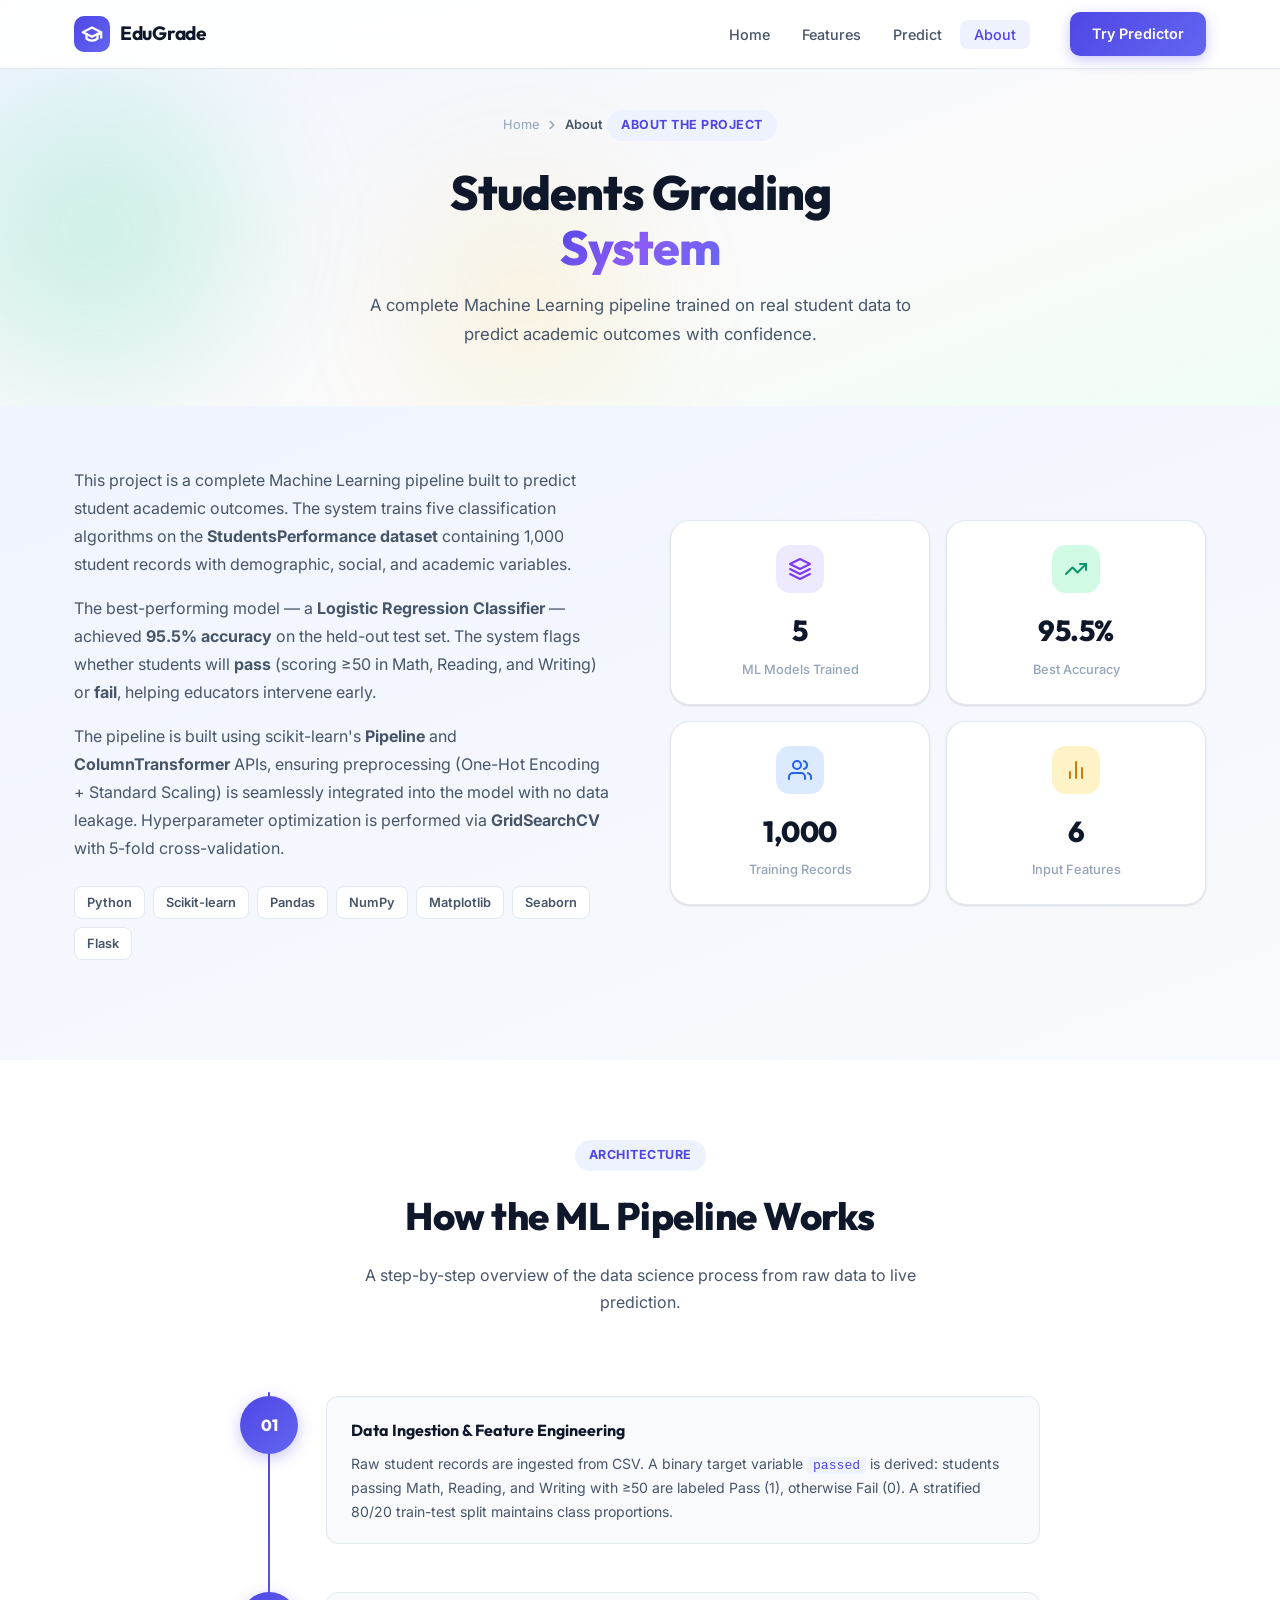
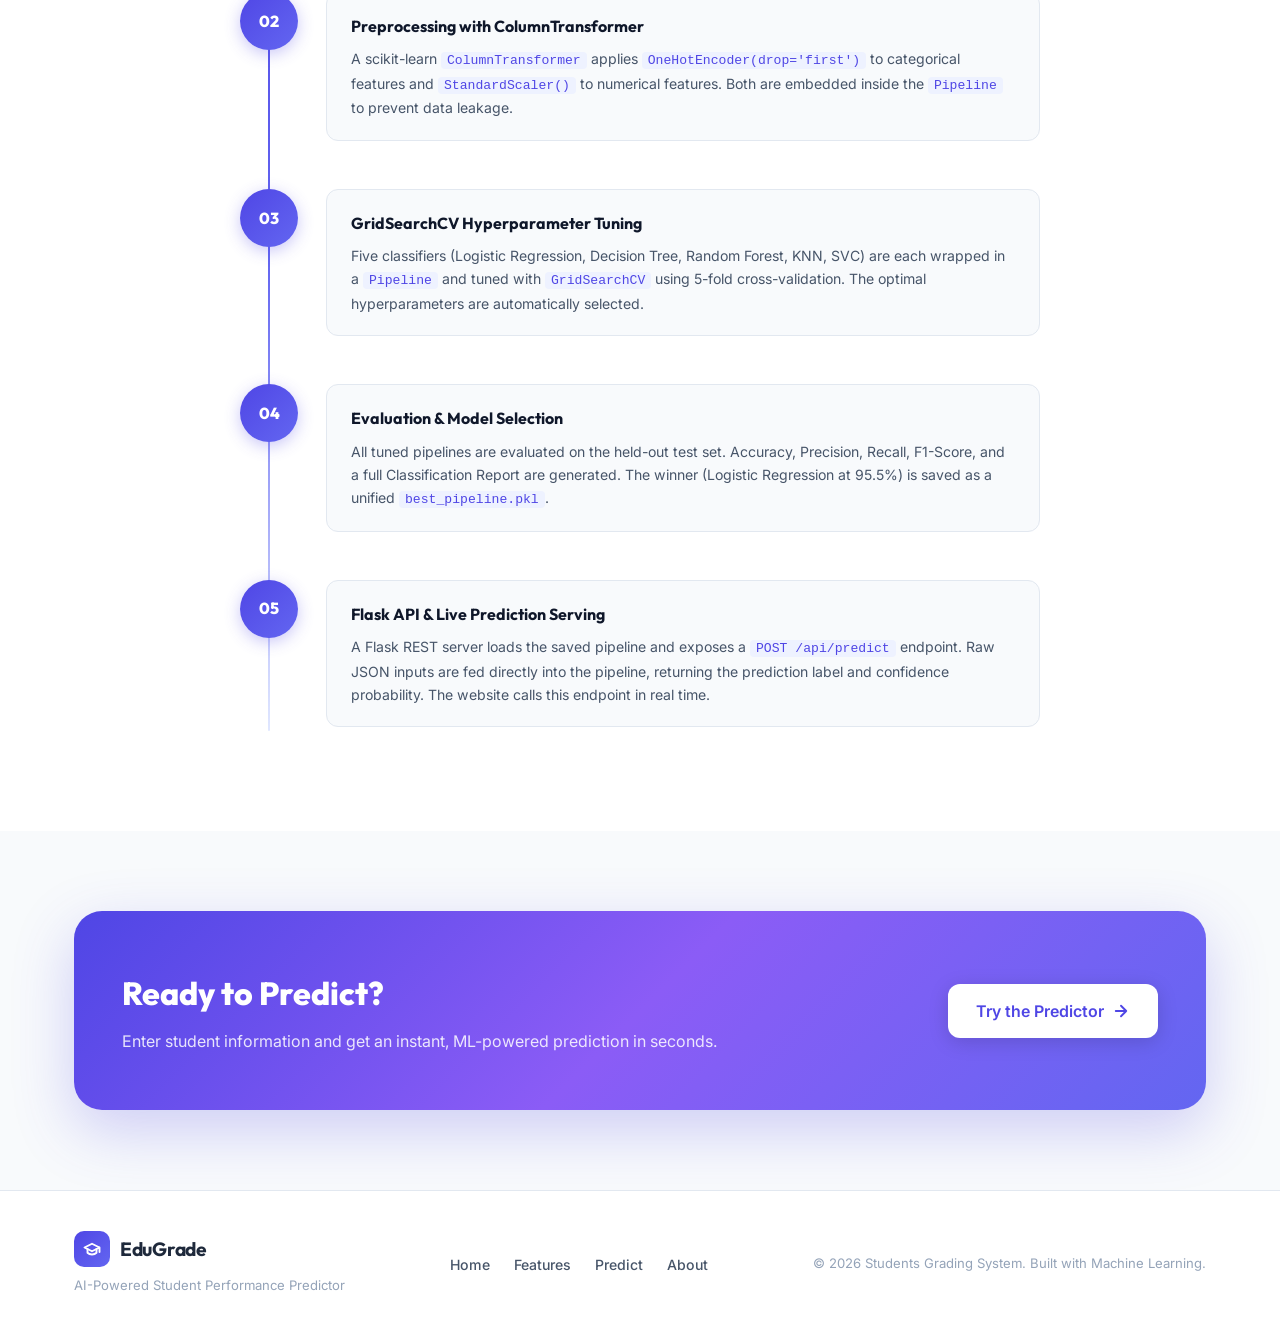
==== website/about.html @ ef018769 "Initial commit: End-to-end ML Student Performance Predictor with multi-page website" ====
<!DOCTYPE html>
<html lang="en">
<head>
  <meta charset="UTF-8" />
  <meta name="viewport" content="width=device-width, initial-scale=1.0"/>
  <title>About – EduGrade</title>
  <meta name="description" content="Learn about the EduGrade ML pipeline, 5 trained models, the StudentPerformance dataset, and the best model accuracy."/>
  <link rel="preconnect" href="https://fonts.googleapis.com"/>
  <link href="https://fonts.googleapis.com/css2?family=Inter:wght@300;400;500;600;700;800&family=Outfit:wght@400;600;700;800&display=swap" rel="stylesheet"/>
  <link rel="stylesheet" href="style.css"/>
</head>
<body>

  <!-- ===== NAVBAR ===== -->
  <nav class="navbar" id="navbar">
    <div class="nav-container">
      <a href="index.html" class="nav-logo">
        <div class="logo-icon">
          <svg width="22" height="22" viewBox="0 0 24 24" fill="none" stroke="white" stroke-width="2.5" stroke-linecap="round" stroke-linejoin="round"><path d="M22 10v6M2 10l10-5 10 5-10 5z"/><path d="M6 12v5c3 3 9 3 12 0v-5"/></svg>
        </div>
        <span>EduGrade</span>
      </a>
      <ul class="nav-links" id="navLinks">
        <li><a href="index.html" class="nav-link">Home</a></li>
        <li><a href="features.html" class="nav-link">Features</a></li>
        <li><a href="predict.html" class="nav-link">Predict</a></li>
        <li><a href="about.html" class="nav-link active">About</a></li>
      </ul>
      <a href="predict.html" class="btn-primary nav-cta">Try Predictor</a>
      <button class="hamburger" id="hamburger" aria-label="Toggle menu">
        <span></span><span></span><span></span>
      </button>
    </div>
  </nav>

  <!-- ===== PAGE HEADER ===== -->
  <div class="page-hero">
    <div class="page-hero-bg">
      <div class="shape shape-2"></div>
      <div class="shape shape-3"></div>
    </div>
    <div class="container">
      <div class="page-breadcrumb">
        <a href="index.html">Home</a>
        <svg width="14" height="14" viewBox="0 0 24 24" fill="none" stroke="currentColor" stroke-width="2.5" stroke-linecap="round" stroke-linejoin="round"><polyline points="9 18 15 12 9 6"/></svg>
        <span>About</span>
      </div>
      <div class="section-tag">About the Project</div>
      <h1 class="page-hero-title">Students Grading<br/><span class="gradient-text">System</span></h1>
      <p class="page-hero-desc">A complete Machine Learning pipeline trained on real student data to predict academic outcomes with confidence.</p>
    </div>
  </div>

  <!-- ===== ABOUT MAIN ===== -->
  <section class="about-section" style="padding-top: 60px;">
    <div class="container">
      <div class="about-grid">
        <div class="about-text">
          <p class="about-desc">
            This project is a complete Machine Learning pipeline built to predict student academic outcomes.
            The system trains five classification algorithms on the <strong>StudentsPerformance dataset</strong> containing
            1,000 student records with demographic, social, and academic variables.
          </p>
          <p class="about-desc">
            The best-performing model — a <strong>Logistic Regression Classifier</strong> — achieved <strong>95.5% accuracy</strong> on the held-out test set.
            The system flags whether students will <strong>pass</strong> (scoring ≥50 in Math, Reading, and Writing) or <strong>fail</strong>,
            helping educators intervene early.
          </p>
          <p class="about-desc">
            The pipeline is built using scikit-learn's <strong>Pipeline</strong> and <strong>ColumnTransformer</strong> APIs, ensuring
            preprocessing (One-Hot Encoding + Standard Scaling) is seamlessly integrated into the model with no data leakage.
            Hyperparameter optimization is performed via <strong>GridSearchCV</strong> with 5-fold cross-validation.
          </p>
          <div class="about-tech">
            <span class="tech-tag">Python</span>
            <span class="tech-tag">Scikit-learn</span>
            <span class="tech-tag">Pandas</span>
            <span class="tech-tag">NumPy</span>
            <span class="tech-tag">Matplotlib</span>
            <span class="tech-tag">Seaborn</span>
            <span class="tech-tag">Flask</span>
          </div>
        </div>
        <div class="about-stats-grid">
          <div class="about-stat-card">
            <div class="about-stat-icon" style="color:#7c3aed; background:#ede9fe;">
              <svg width="24" height="24" viewBox="0 0 24 24" fill="none" stroke="currentColor" stroke-width="2" stroke-linecap="round" stroke-linejoin="round"><path d="M12 2L2 7l10 5 10-5-10-5z"/><path d="M2 17l10 5 10-5"/><path d="M2 12l10 5 10-5"/></svg>
            </div>
            <div class="about-stat-num">5</div>
            <div class="about-stat-lbl">ML Models Trained</div>
          </div>
          <div class="about-stat-card">
            <div class="about-stat-icon" style="color:#059669; background:#d1fae5;">
              <svg width="24" height="24" viewBox="0 0 24 24" fill="none" stroke="currentColor" stroke-width="2" stroke-linecap="round" stroke-linejoin="round"><polyline points="22 7 13.5 15.5 8.5 10.5 2 17"/><polyline points="16 7 22 7 22 13"/></svg>
            </div>
            <div class="about-stat-num">95.5%</div>
            <div class="about-stat-lbl">Best Accuracy</div>
          </div>
          <div class="about-stat-card">
            <div class="about-stat-icon" style="color:#2563eb; background:#dbeafe;">
              <svg width="24" height="24" viewBox="0 0 24 24" fill="none" stroke="currentColor" stroke-width="2" stroke-linecap="round" stroke-linejoin="round"><path d="M17 21v-2a4 4 0 0 0-4-4H5a4 4 0 0 0-4 4v2"/><circle cx="9" cy="7" r="4"/><path d="M23 21v-2a4 4 0 0 0-3-3.87"/><path d="M16 3.13a4 4 0 0 1 0 7.75"/></svg>
            </div>
            <div class="about-stat-num">1,000</div>
            <div class="about-stat-lbl">Training Records</div>
          </div>
          <div class="about-stat-card">
            <div class="about-stat-icon" style="color:#d97706; background:#fef3c7;">
              <svg width="24" height="24" viewBox="0 0 24 24" fill="none" stroke="currentColor" stroke-width="2" stroke-linecap="round" stroke-linejoin="round"><line x1="18" y1="20" x2="18" y2="10"/><line x1="12" y1="20" x2="12" y2="4"/><line x1="6" y1="20" x2="6" y2="14"/></svg>
            </div>
            <div class="about-stat-num">6</div>
            <div class="about-stat-lbl">Input Features</div>
          </div>
        </div>
      </div>
    </div>
  </section>

  <!-- ===== ML PIPELINE STEPS ===== -->
  <section class="pipeline-section">
    <div class="container">
      <div class="section-header">
        <div class="section-tag">Architecture</div>
        <h2 class="section-title">How the ML Pipeline Works</h2>
        <p class="section-desc">A step-by-step overview of the data science process from raw data to live prediction.</p>
      </div>
      <div class="pipeline-steps">
        <div class="pipeline-step">
          <div class="step-number">01</div>
          <div class="step-body">
            <h3 class="step-title">Data Ingestion & Feature Engineering</h3>
            <p class="step-desc">Raw student records are ingested from CSV. A binary target variable <code>passed</code> is derived: students passing Math, Reading, and Writing with ≥50 are labeled Pass (1), otherwise Fail (0). A stratified 80/20 train-test split maintains class proportions.</p>
          </div>
        </div>
        <div class="pipeline-step">
          <div class="step-number">02</div>
          <div class="step-body">
            <h3 class="step-title">Preprocessing with ColumnTransformer</h3>
            <p class="step-desc">A scikit-learn <code>ColumnTransformer</code> applies <code>OneHotEncoder(drop='first')</code> to categorical features and <code>StandardScaler()</code> to numerical features. Both are embedded inside the <code>Pipeline</code> to prevent data leakage.</p>
          </div>
        </div>
        <div class="pipeline-step">
          <div class="step-number">03</div>
          <div class="step-body">
            <h3 class="step-title">GridSearchCV Hyperparameter Tuning</h3>
            <p class="step-desc">Five classifiers (Logistic Regression, Decision Tree, Random Forest, KNN, SVC) are each wrapped in a <code>Pipeline</code> and tuned with <code>GridSearchCV</code> using 5-fold cross-validation. The optimal hyperparameters are automatically selected.</p>
          </div>
        </div>
        <div class="pipeline-step">
          <div class="step-number">04</div>
          <div class="step-body">
            <h3 class="step-title">Evaluation & Model Selection</h3>
            <p class="step-desc">All tuned pipelines are evaluated on the held-out test set. Accuracy, Precision, Recall, F1-Score, and a full Classification Report are generated. The winner (Logistic Regression at 95.5%) is saved as a unified <code>best_pipeline.pkl</code>.</p>
          </div>
        </div>
        <div class="pipeline-step">
          <div class="step-number">05</div>
          <div class="step-body">
            <h3 class="step-title">Flask API & Live Prediction Serving</h3>
            <p class="step-desc">A Flask REST server loads the saved pipeline and exposes a <code>POST /api/predict</code> endpoint. Raw JSON inputs are fed directly into the pipeline, returning the prediction label and confidence probability. The website calls this endpoint in real time.</p>
          </div>
        </div>
      </div>
    </div>
  </section>

  <!-- ===== CTA ===== -->
  <section class="cta-section">
    <div class="container">
      <div class="cta-card">
        <div class="cta-text">
          <h2 class="cta-title">Ready to Predict?</h2>
          <p class="cta-desc">Enter student information and get an instant, ML-powered prediction in seconds.</p>
        </div>
        <a href="predict.html" class="btn-primary btn-lg">
          Try the Predictor
          <svg width="18" height="18" viewBox="0 0 24 24" fill="none" stroke="currentColor" stroke-width="2.5" stroke-linecap="round" stroke-linejoin="round"><path d="M5 12h14M12 5l7 7-7 7"/></svg>
        </a>
      </div>
    </div>
  </section>

  <!-- ===== FOOTER ===== -->
  <footer class="footer">
    <div class="container footer-content">
      <div class="footer-brand">
        <div class="nav-logo" style="margin-bottom: 8px;">
          <div class="logo-icon">
            <svg width="18" height="18" viewBox="0 0 24 24" fill="none" stroke="white" stroke-width="2.5" stroke-linecap="round" stroke-linejoin="round"><path d="M22 10v6M2 10l10-5 10 5-10 5z"/><path d="M6 12v5c3 3 9 3 12 0v-5"/></svg>
          </div>
          <span style="color:#1e293b; font-weight: 700;">EduGrade</span>
        </div>
        <p class="footer-tagline">AI-Powered Student Performance Predictor</p>
      </div>
      <div class="footer-links">
        <a href="index.html">Home</a>
        <a href="features.html">Features</a>
        <a href="predict.html">Predict</a>
        <a href="about.html">About</a>
      </div>
      <div class="footer-copy">
        &copy; 2026 Students Grading System. Built with Machine Learning.
      </div>
    </div>
  </footer>

  <script src="app.js"></script>
</body>
</html>
---- website/style.css ----
/* ========== RESET & BASE ========== */
*, *::before, *::after { box-sizing: border-box; margin: 0; padding: 0; }

:root {
  --primary: #4f46e5;
  --primary-light: #6366f1;
  --primary-dark: #3730a3;
  --primary-bg: #eef2ff;
  --accent: #059669;
  --accent-bg: #d1fae5;
  --danger: #dc2626;
  --danger-bg: #fee2e2;
  --warning: #d97706;
  --surface: #ffffff;
  --surface-2: #f8fafc;
  --border: #e2e8f0;
  --border-hover: #c7d2fe;
  --text-primary: #0f172a;
  --text-secondary: #475569;
  --text-muted: #94a3b8;
  --shadow-sm: 0 1px 3px rgba(0,0,0,0.07), 0 1px 2px rgba(0,0,0,0.05);
  --shadow-md: 0 4px 16px rgba(0,0,0,0.08), 0 2px 6px rgba(0,0,0,0.05);
  --shadow-lg: 0 12px 40px rgba(0,0,0,0.1), 0 4px 12px rgba(0,0,0,0.05);
  --shadow-xl: 0 24px 60px rgba(79,70,229,0.12), 0 8px 20px rgba(0,0,0,0.06);
  --radius-sm: 8px;
  --radius-md: 12px;
  --radius-lg: 20px;
  --radius-xl: 28px;
  --transition: all 0.25s ease;
}

html { scroll-behavior: smooth; font-size: 16px; }

body {
  font-family: 'Inter', sans-serif;
  background: #f8fafc;
  color: var(--text-primary);
  line-height: 1.65;
  overflow-x: hidden;
}

.container {
  max-width: 1180px;
  margin: 0 auto;
  padding: 0 24px;
}

/* ========== NAVBAR ========== */
.navbar {
  position: fixed;
  top: 0;
  left: 0;
  right: 0;
  z-index: 1000;
  background: rgba(255,255,255,0.92);
  backdrop-filter: blur(16px);
  border-bottom: 1px solid var(--border);
  transition: box-shadow 0.25s;
}
.navbar.scrolled { box-shadow: var(--shadow-md); }
.nav-container {
  max-width: 1180px;
  margin: 0 auto;
  padding: 0 24px;
  height: 68px;
  display: flex;
  align-items: center;
  gap: 32px;
}
.nav-logo {
  display: flex;
  align-items: center;
  gap: 10px;
  text-decoration: none;
  font-family: 'Outfit', sans-serif;
  font-size: 1.2rem;
  font-weight: 700;
  color: var(--text-primary);
  letter-spacing: -0.3px;
}
.logo-icon {
  width: 36px;
  height: 36px;
  border-radius: 10px;
  background: linear-gradient(135deg, var(--primary), var(--primary-light));
  display: flex;
  align-items: center;
  justify-content: center;
  flex-shrink: 0;
}
.nav-links {
  display: flex;
  list-style: none;
  gap: 4px;
  margin-left: auto;
}
.nav-link {
  text-decoration: none;
  font-size: 0.9rem;
  font-weight: 500;
  color: var(--text-secondary);
  padding: 6px 14px;
  border-radius: 8px;
  transition: var(--transition);
}
.nav-link:hover, .nav-link.active { color: var(--primary); background: var(--primary-bg); }
.nav-cta {
  margin-left: 8px;
  flex-shrink: 0;
}
.hamburger {
  display: none;
  flex-direction: column;
  gap: 5px;
  background: none;
  border: none;
  cursor: pointer;
  padding: 4px;
  margin-left: auto;
}
.hamburger span {
  display: block;
  width: 24px;
  height: 2px;
  background: var(--text-primary);
  border-radius: 2px;
  transition: var(--transition);
}

/* ========== BUTTONS ========== */
.btn-primary {
  display: inline-flex;
  align-items: center;
  gap: 8px;
  background: linear-gradient(135deg, var(--primary), var(--primary-light));
  color: white;
  text-decoration: none;
  font-size: 0.9rem;
  font-weight: 600;
  padding: 10px 22px;
  border-radius: 10px;
  border: none;
  cursor: pointer;
  transition: var(--transition);
  box-shadow: 0 4px 14px rgba(79,70,229,0.3);
}
.btn-primary:hover {
  transform: translateY(-1px);
  box-shadow: 0 6px 20px rgba(79,70,229,0.4);
  background: linear-gradient(135deg, var(--primary-dark), var(--primary));
}
.btn-primary:active { transform: translateY(0); }
.btn-lg { padding: 14px 28px; font-size: 1rem; border-radius: 12px; }
.btn-outline {
  display: inline-flex;
  align-items: center;
  gap: 8px;
  background: white;
  color: var(--primary);
  text-decoration: none;
  font-size: 1rem;
  font-weight: 600;
  padding: 14px 28px;
  border-radius: 12px;
  border: 1.5px solid var(--border-hover);
  cursor: pointer;
  transition: var(--transition);
}
.btn-outline:hover { background: var(--primary-bg); border-color: var(--primary); }

/* ========== HERO ========== */
.hero {
  min-height: 100vh;
  padding-top: 110px;
  padding-bottom: 80px;
  position: relative;
  background: linear-gradient(160deg, #f0f4ff 0%, #fafafa 50%, #f0fdf4 100%);
  overflow: hidden;
}
.hero-bg-shapes { position: absolute; inset: 0; pointer-events: none; overflow: hidden; }
.shape {
  position: absolute;
  border-radius: 50%;
  opacity: 0.25;
  filter: blur(60px);
}
.shape-1 {
  width: 500px; height: 500px;
  background: radial-gradient(circle, #818cf8, transparent);
  top: -150px; right: -100px;
}
.shape-2 {
  width: 350px; height: 350px;
  background: radial-gradient(circle, #34d399, transparent);
  bottom: 0; left: -80px;
}
.shape-3 {
  width: 280px; height: 280px;
  background: radial-gradient(circle, #fbbf24, transparent);
  top: 40%; left: 30%;
  opacity: 0.15;
}

.hero-content {
  display: grid;
  grid-template-columns: 1fr 1fr;
  gap: 60px;
  align-items: center;
  position: relative;
  z-index: 1;
}
.hero-badge {
  display: inline-flex;
  align-items: center;
  gap: 8px;
  background: white;
  border: 1px solid var(--border-hover);
  color: var(--primary);
  font-size: 0.82rem;
  font-weight: 600;
  padding: 6px 14px;
  border-radius: 100px;
  margin-bottom: 20px;
  box-shadow: var(--shadow-sm);
}
.badge-dot {
  width: 8px; height: 8px;
  border-radius: 50%;
  background: var(--primary);
  animation: pulse-dot 2s infinite;
}
@keyframes pulse-dot {
  0%, 100% { opacity: 1; transform: scale(1); }
  50% { opacity: 0.5; transform: scale(0.7); }
}
.hero-title {
  font-family: 'Outfit', sans-serif;
  font-size: clamp(2.2rem, 4vw, 3.2rem);
  font-weight: 800;
  line-height: 1.15;
  color: var(--text-primary);
  letter-spacing: -1px;
  margin-bottom: 18px;
}
.gradient-text {
  background: linear-gradient(135deg, var(--primary), #8b5cf6, var(--primary-light));
  -webkit-background-clip: text;
  -webkit-text-fill-color: transparent;
  background-clip: text;
}
.hero-desc {
  font-size: 1.05rem;
  color: var(--text-secondary);
  margin-bottom: 30px;
  max-width: 500px;
  line-height: 1.75;
}
.hero-actions { display: flex; gap: 14px; flex-wrap: wrap; margin-bottom: 40px; }
.hero-stats {
  display: flex;
  align-items: center;
  gap: 20px;
  flex-wrap: wrap;
}
.stat-item { display: flex; flex-direction: column; }
.stat-number {
  font-family: 'Outfit', sans-serif;
  font-size: 1.6rem;
  font-weight: 800;
  color: var(--text-primary);
  letter-spacing: -0.5px;
  line-height: 1;
}
.stat-label { font-size: 0.78rem; color: var(--text-muted); font-weight: 500; margin-top: 2px; }
.stat-divider { width: 1px; height: 40px; background: var(--border); }

.hero-visual { position: relative; height: 480px; }
.hero-card {
  background: white;
  border-radius: var(--radius-xl);
  box-shadow: var(--shadow-xl);
  border: 1px solid var(--border);
  overflow: hidden;
}
.main-card {
  position: absolute;
  top: 50%;
  left: 50%;
  transform: translate(-30%, -50%);
  width: 300px;
  animation: float 6s ease-in-out infinite;
}
@keyframes float {
  0%, 100% { transform: translate(-30%, -50%) translateY(0); }
  50% { transform: translate(-30%, -50%) translateY(-12px); }
}
.card-header {
  display: flex;
  align-items: center;
  gap: 10px;
  padding: 14px 16px;
  border-bottom: 1px solid var(--border);
  background: var(--surface-2);
}
.card-dots { display: flex; gap: 6px; }
.card-dots span {
  width: 10px; height: 10px; border-radius: 50%;
}
.card-dots span:nth-child(1) { background: #f87171; }
.card-dots span:nth-child(2) { background: #fbbf24; }
.card-dots span:nth-child(3) { background: #34d399; }
.card-title-sm { font-size: 0.8rem; font-weight: 600; color: var(--text-secondary); }
.result-display {
  display: flex;
  flex-direction: column;
  align-items: center;
  padding: 28px 20px;
  gap: 8px;
}
.result-display.pass .result-icon { color: var(--accent); }
.result-display.fail .result-icon { color: var(--danger); }
.result-label {
  font-family: 'Outfit', sans-serif;
  font-size: 2rem;
  font-weight: 800;
  letter-spacing: 2px;
}
.result-display.pass .result-label { color: var(--accent); }
.result-display.fail .result-label { color: var(--danger); }
.result-confidence { font-size: 0.82rem; color: var(--text-muted); font-weight: 500; }
.card-features { padding: 0 16px 16px; display: flex; flex-direction: column; gap: 8px; }
.cf-row {
  display: flex;
  justify-content: space-between;
  align-items: center;
  font-size: 0.83rem;
  padding: 7px 10px;
  background: var(--surface-2);
  border-radius: 8px;
}
.cf-label { color: var(--text-secondary); font-weight: 500; }
.cf-value { color: var(--text-primary); font-weight: 600; }
.cf-green { color: var(--accent) !important; }
.floating-card {
  position: absolute;
  background: white;
  border: 1px solid var(--border);
  border-radius: var(--radius-md);
  padding: 12px 16px;
  display: flex;
  align-items: center;
  gap: 12px;
  box-shadow: var(--shadow-md);
  animation: float2 5s ease-in-out infinite;
}
@keyframes float2 {
  0%, 100% { transform: translateY(0); }
  50% { transform: translateY(-8px); }
}
.card-models { top: 40px; left: 0; animation-delay: -1.5s; }
.card-accuracy { bottom: 60px; right: 0; animation-delay: -3s; }
.fm-icon {
  width: 36px; height: 36px;
  border-radius: 10px;
  background: var(--primary-bg);
  display: flex; align-items: center; justify-content: center;
  flex-shrink: 0;
}
.accuracy-icon { background: var(--accent-bg) !important; }
.fm-title { font-size: 0.88rem; font-weight: 700; color: var(--text-primary); }
.fm-sub { font-size: 0.73rem; color: var(--text-muted); margin-top: 2px; }

.hero-scroll {
  position: absolute;
  bottom: 24px;
  left: 50%;
  transform: translateX(-50%);
  z-index: 1;
}
.hero-scroll a {
  display: flex;
  flex-direction: column;
  align-items: center;
  gap: 4px;
  color: var(--text-muted);
  text-decoration: none;
  font-size: 0.78rem;
  font-weight: 500;
  animation: bounce-down 2s infinite;
}
@keyframes bounce-down {
  0%, 100% { transform: translateY(0); }
  50% { transform: translateY(6px); }
}

/* ========== SECTION COMMON ========== */
.section-header { text-align: center; margin-bottom: 56px; }
.section-tag {
  display: inline-block;
  background: var(--primary-bg);
  color: var(--primary);
  font-size: 0.78rem;
  font-weight: 700;
  padding: 5px 14px;
  border-radius: 100px;
  letter-spacing: 0.5px;
  text-transform: uppercase;
  margin-bottom: 14px;
}
.section-title {
  font-family: 'Outfit', sans-serif;
  font-size: clamp(1.8rem, 3vw, 2.5rem);
  font-weight: 800;
  color: var(--text-primary);
  letter-spacing: -0.5px;
  margin-bottom: 14px;
  max-width: 600px;
  margin-left: auto;
  margin-right: auto;
}
.section-desc {
  font-size: 1rem;
  color: var(--text-secondary);
  max-width: 560px;
  margin: 0 auto;
  line-height: 1.7;
}

/* ========== FEATURES SECTION ========== */
.features-section {
  padding: 100px 0;
  background: white;
}
.features-grid {
  display: grid;
  grid-template-columns: repeat(3, 1fr);
  gap: 24px;
}
.feature-card {
  background: var(--surface-2);
  border: 1px solid var(--border);
  border-radius: var(--radius-lg);
  padding: 28px;
  transition: var(--transition);
  position: relative;
  overflow: hidden;
}
.feature-card:hover {
  transform: translateY(-4px);
  border-color: var(--border-hover);
  box-shadow: var(--shadow-lg);
  background: white;
}
.feature-icon {
  width: 52px; height: 52px;
  border-radius: 14px;
  display: flex; align-items: center; justify-content: center;
  margin-bottom: 18px;
}
.feature-title {
  font-family: 'Outfit', sans-serif;
  font-size: 1.1rem;
  font-weight: 700;
  color: var(--text-primary);
  margin-bottom: 10px;
}
.feature-desc {
  font-size: 0.9rem;
  color: var(--text-secondary);
  line-height: 1.65;
  margin-bottom: 16px;
}
.feature-options { display: flex; flex-wrap: wrap; gap: 6px; }
.option-tag {
  background: white;
  border: 1px solid var(--border);
  color: var(--text-secondary);
  font-size: 0.75rem;
  font-weight: 600;
  padding: 4px 10px;
  border-radius: 6px;
}
.option-range { color: var(--primary); border-color: var(--border-hover); background: var(--primary-bg); }
.option-pass { color: var(--accent); border-color: #a7f3d0; background: var(--accent-bg); }
.feature-highlight {
  border-color: var(--border-hover);
  background: linear-gradient(135deg, #f0f4ff, white);
}
.highlight-badge {
  position: absolute;
  top: 16px; right: 16px;
  background: var(--primary);
  color: white;
  font-size: 0.7rem;
  font-weight: 700;
  padding: 3px 10px;
  border-radius: 100px;
}

/* ========== ACCURACY SECTION ========== */
.accuracy-section {
  padding: 100px 0;
  background: var(--surface-2);
}
.accuracy-grid {
  display: flex;
  flex-direction: column;
  gap: 14px;
  max-width: 700px;
  margin: 0 auto;
}
.accuracy-card {
  background: white;
  border: 1px solid var(--border);
  border-radius: var(--radius-md);
  padding: 20px 24px;
  display: grid;
  grid-template-columns: 36px 1fr auto auto;
  align-items: center;
  gap: 16px;
  transition: var(--transition);
}
.accuracy-card:hover { box-shadow: var(--shadow-md); transform: translateX(4px); }
.best-model {
  border-color: var(--primary);
  background: linear-gradient(135deg, #f0f4ff, white);
  box-shadow: 0 4px 20px rgba(79,70,229,0.12);
}
.acc-rank {
  font-family: 'Outfit', sans-serif;
  font-size: 0.85rem;
  font-weight: 800;
  color: var(--text-muted);
}
.best-model .acc-rank { color: var(--primary); }
.acc-model-name { font-weight: 600; font-size: 0.95rem; color: var(--text-primary); }
.acc-bar-wrap {
  flex: 1;
  height: 8px;
  background: var(--border);
  border-radius: 100px;
  overflow: hidden;
  grid-column: 2;
}
.acc-bar {
  height: 100%;
  border-radius: 100px;
  background: linear-gradient(90deg, var(--primary), var(--primary-light));
  width: 0;
  transition: width 1s ease;
}
.best-model .acc-bar { background: linear-gradient(90deg, #4f46e5, #818cf8); }
.acc-score {
  font-family: 'Outfit', sans-serif;
  font-weight: 800;
  font-size: 1rem;
  color: var(--primary);
  white-space: nowrap;
}
.acc-badge {
  background: var(--primary);
  color: white;
  font-size: 0.72rem;
  font-weight: 700;
  padding: 3px 10px;
  border-radius: 100px;
  white-space: nowrap;
}

/* ========== PREDICTOR SECTION ========== */
.predictor-section {
  padding: 100px 0;
  background: white;
}
.predictor-layout {
  display: grid;
  grid-template-columns: 1fr 1fr;
  gap: 40px;
  align-items: start;
}
.predictor-form-wrap {
  background: var(--surface-2);
  border: 1px solid var(--border);
  border-radius: var(--radius-xl);
  padding: 36px;
}
.predictor-form { display: flex; flex-direction: column; gap: 22px; }
.form-group { display: flex; flex-direction: column; gap: 8px; }
.form-label {
  display: flex;
  align-items: center;
  gap: 7px;
  font-size: 0.88rem;
  font-weight: 600;
  color: var(--text-primary);
}
.label-badge {
  background: var(--primary);
  color: white;
  font-size: 0.68rem;
  font-weight: 700;
  padding: 2px 8px;
  border-radius: 100px;
  margin-left: 4px;
}
.toggle-group { display: flex; gap: 8px; flex-wrap: wrap; }
.toggle-option { flex: 1; min-width: 100px; }
.toggle-option input[type="radio"] { display: none; }
.toggle-btn {
  display: block;
  text-align: center;
  padding: 10px 16px;
  border: 1.5px solid var(--border);
  border-radius: var(--radius-sm);
  font-size: 0.88rem;
  font-weight: 600;
  color: var(--text-secondary);
  background: white;
  cursor: pointer;
  transition: var(--transition);
  user-select: none;
}
.toggle-btn:hover { border-color: var(--border-hover); color: var(--primary); background: var(--primary-bg); }
.toggle-option input:checked + .toggle-btn {
  border-color: var(--primary);
  background: var(--primary);
  color: white;
  box-shadow: 0 4px 12px rgba(79,70,229,0.25);
}
.select-wrap { position: relative; }
.form-select {
  width: 100%;
  appearance: none;
  background: white;
  border: 1.5px solid var(--border);
  border-radius: var(--radius-sm);
  padding: 11px 40px 11px 14px;
  font-size: 0.9rem;
  font-weight: 500;
  color: var(--text-primary);
  font-family: inherit;
  cursor: pointer;
  transition: var(--transition);
  outline: none;
}
.form-select:hover { border-color: var(--border-hover); }
.form-select:focus { border-color: var(--primary); box-shadow: 0 0 0 3px rgba(79,70,229,0.1); }
.select-arrow {
  position: absolute;
  right: 12px;
  top: 50%;
  transform: translateY(-50%);
  color: var(--text-muted);
  pointer-events: none;
}
.form-input {
  width: 100%;
  border: 1.5px solid var(--border);
  border-radius: var(--radius-sm);
  padding: 11px 14px;
  font-size: 0.9rem;
  font-weight: 500;
  color: var(--text-primary);
  font-family: inherit;
  background: white;
  outline: none;
  transition: var(--transition);
}
.form-input:hover { border-color: var(--border-hover); }
.form-input:focus { border-color: var(--primary); box-shadow: 0 0 0 3px rgba(79,70,229,0.1); }
.form-input::placeholder { color: var(--text-muted); font-weight: 400; }
.score-input-wrap {
  display: flex;
  gap: 10px;
  align-items: center;
}
.score-input { flex: 1; }
.score-indicator {
  background: var(--surface-2);
  border: 1px solid var(--border);
  border-radius: var(--radius-sm);
  padding: 8px 14px;
  font-size: 0.8rem;
  font-weight: 700;
  color: var(--text-muted);
  white-space: nowrap;
  min-width: 80px;
  text-align: center;
}
.score-slider-wrap { display: flex; flex-direction: column; gap: 4px; }
.score-slider {
  width: 100%;
  height: 6px;
  appearance: none;
  background: var(--border);
  border-radius: 100px;
  outline: none;
  cursor: pointer;
}
.score-slider::-webkit-slider-thumb {
  appearance: none;
  width: 18px; height: 18px;
  border-radius: 50%;
  background: var(--primary);
  cursor: pointer;
  box-shadow: 0 2px 8px rgba(79,70,229,0.4);
  transition: var(--transition);
}
.score-slider::-webkit-slider-thumb:hover { transform: scale(1.2); }
.slider-marks {
  display: flex;
  justify-content: space-between;
  font-size: 0.72rem;
  color: var(--text-muted);
  font-weight: 500;
}
.mark-pass { color: var(--accent); font-weight: 700; }
.field-error {
  font-size: 0.78rem;
  color: var(--danger);
  font-weight: 500;
  display: none;
}
.field-error.visible { display: block; }
.form-group.error .form-select,
.form-group.error .form-input { border-color: var(--danger); }
.btn-predict {
  display: flex;
  align-items: center;
  justify-content: center;
  gap: 10px;
  width: 100%;
  padding: 15px;
  background: linear-gradient(135deg, var(--primary), var(--primary-light));
  color: white;
  border: none;
  border-radius: var(--radius-md);
  font-size: 1rem;
  font-weight: 700;
  font-family: inherit;
  cursor: pointer;
  transition: var(--transition);
  box-shadow: 0 4px 16px rgba(79,70,229,0.3);
  margin-top: 6px;
}
.btn-predict:hover {
  transform: translateY(-2px);
  box-shadow: 0 8px 24px rgba(79,70,229,0.4);
}
.btn-predict:active { transform: translateY(0); }

/* ===== RESULT PANEL ===== */
.result-panel {
  background: var(--surface-2);
  border: 1px solid var(--border);
  border-radius: var(--radius-xl);
  padding: 36px;
  position: sticky;
  top: 90px;
  min-height: 500px;
  display: flex;
  align-items: center;
  justify-content: center;
}
.result-placeholder { text-align: center; padding: 20px; }
.placeholder-icon { margin-bottom: 20px; }
.placeholder-text { font-size: 0.9rem; color: var(--text-muted); line-height: 1.6; }
.result-content { width: 100%; }
.result-header { margin-bottom: 28px; }
.result-model-tag {
  background: var(--primary-bg);
  color: var(--primary);
  font-size: 0.78rem;
  font-weight: 700;
  padding: 5px 12px;
  border-radius: 100px;
}
.result-verdict {
  display: flex;
  flex-direction: column;
  align-items: center;
  gap: 12px;
  padding: 32px 20px;
  border-radius: var(--radius-lg);
  margin-bottom: 24px;
}
.result-verdict.pass { background: linear-gradient(135deg, #ecfdf5, #d1fae5); border: 1px solid #a7f3d0; }
.result-verdict.fail { background: linear-gradient(135deg, #fff5f5, #fee2e2); border: 1px solid #fca5a5; }
.verdict-icon svg { display: block; }
.verdict-label {
  font-family: 'Outfit', sans-serif;
  font-size: 2.4rem;
  font-weight: 800;
  letter-spacing: 3px;
}
.result-verdict.pass .verdict-label { color: var(--accent); }
.result-verdict.fail .verdict-label { color: var(--danger); }
.confidence-section { margin-bottom: 24px; }
.conf-label { font-size: 0.82rem; font-weight: 600; color: var(--text-secondary); margin-bottom: 8px; }
.conf-bar-wrap { height: 10px; background: var(--border); border-radius: 100px; overflow: hidden; margin-bottom: 6px; }
.conf-bar {
  height: 100%;
  border-radius: 100px;
  width: 0;
  transition: width 1.2s cubic-bezier(.17,.67,.41,1.01);
}
.conf-bar.pass { background: linear-gradient(90deg, #059669, #34d399); }
.conf-bar.fail { background: linear-gradient(90deg, #dc2626, #f87171); }
.conf-value { font-size: 0.85rem; font-weight: 700; color: var(--text-primary); text-align: right; }
.result-breakdown {
  background: white;
  border: 1px solid var(--border);
  border-radius: var(--radius-md);
  padding: 16px;
  margin-bottom: 16px;
  display: flex;
  flex-direction: column;
  gap: 10px;
}
.breakdown-row {
  display: flex;
  justify-content: space-between;
  align-items: center;
  font-size: 0.85rem;
}
.breakdown-key { color: var(--text-secondary); font-weight: 500; }
.breakdown-val { color: var(--text-primary); font-weight: 700; }
.result-tip {
  background: var(--primary-bg);
  border-left: 3px solid var(--primary);
  padding: 12px 16px;
  border-radius: 0 var(--radius-sm) var(--radius-sm) 0;
  font-size: 0.83rem;
  color: var(--primary-dark);
  line-height: 1.55;
  margin-bottom: 20px;
}
.btn-reset {
  display: flex;
  align-items: center;
  gap: 8px;
  width: 100%;
  justify-content: center;
  padding: 12px;
  background: white;
  color: var(--text-secondary);
  border: 1.5px solid var(--border);
  border-radius: var(--radius-md);
  font-size: 0.9rem;
  font-weight: 600;
  font-family: inherit;
  cursor: pointer;
  transition: var(--transition);
}
.btn-reset:hover { border-color: var(--primary); color: var(--primary); background: var(--primary-bg); }
.hidden { display: none !important; }

/* ========== ABOUT SECTION ========== */
.about-section {
  padding: 100px 0;
  background: linear-gradient(160deg, #f0f4ff, #f8fafc);
}
.about-grid {
  display: grid;
  grid-template-columns: 1fr 1fr;
  gap: 60px;
  align-items: center;
}
.about-desc {
  font-size: 1rem;
  color: var(--text-secondary);
  line-height: 1.75;
  margin-bottom: 16px;
}
.about-tech { display: flex; flex-wrap: wrap; gap: 8px; margin-top: 24px; }
.tech-tag {
  background: white;
  border: 1px solid var(--border);
  color: var(--text-secondary);
  font-size: 0.8rem;
  font-weight: 600;
  padding: 5px 12px;
  border-radius: 8px;
  transition: var(--transition);
}
.tech-tag:hover { border-color: var(--primary); color: var(--primary); background: var(--primary-bg); }
.about-stats-grid {
  display: grid;
  grid-template-columns: 1fr 1fr;
  gap: 16px;
}
.about-stat-card {
  background: white;
  border: 1px solid var(--border);
  border-radius: var(--radius-lg);
  padding: 24px;
  text-align: center;
  transition: var(--transition);
  box-shadow: var(--shadow-sm);
}
.about-stat-card:hover { transform: translateY(-4px); box-shadow: var(--shadow-md); }
.about-stat-icon {
  width: 48px; height: 48px;
  border-radius: 14px;
  display: flex; align-items: center; justify-content: center;
  margin: 0 auto 14px;
}
.about-stat-num {
  font-family: 'Outfit', sans-serif;
  font-size: 1.8rem;
  font-weight: 800;
  color: var(--text-primary);
  letter-spacing: -0.5px;
  margin-bottom: 4px;
}
.about-stat-lbl { font-size: 0.8rem; color: var(--text-muted); font-weight: 500; }

/* ========== FOOTER ========== */
.footer {
  background: white;
  border-top: 1px solid var(--border);
  padding: 40px 0;
}
.footer-content {
  display: flex;
  align-items: center;
  justify-content: space-between;
  flex-wrap: wrap;
  gap: 20px;
}
.footer-tagline { font-size: 0.82rem; color: var(--text-muted); }
.footer-links { display: flex; gap: 24px; }
.footer-links a {
  text-decoration: none;
  font-size: 0.88rem;
  font-weight: 500;
  color: var(--text-secondary);
  transition: var(--transition);
}
.footer-links a:hover { color: var(--primary); }
.footer-copy { font-size: 0.82rem; color: var(--text-muted); }

/* ========== PAGE HERO (multi-page header) ========== */
.page-hero {
  padding-top: 110px;
  padding-bottom: 56px;
  position: relative;
  background: linear-gradient(160deg, #f0f4ff 0%, #fafafa 60%, #f0fdf4 100%);
  overflow: hidden;
  text-align: center;
}
.page-hero-bg { position: absolute; inset: 0; pointer-events: none; }
.page-hero .container { position: relative; z-index: 1; }
.page-breadcrumb {
  display: inline-flex;
  align-items: center;
  gap: 6px;
  font-size: 0.8rem;
  color: var(--text-muted);
  margin-bottom: 16px;
}
.page-breadcrumb a {
  text-decoration: none;
  color: var(--text-muted);
  transition: var(--transition);
}
.page-breadcrumb a:hover { color: var(--primary); }
.page-breadcrumb span { color: var(--text-secondary); font-weight: 600; }
.page-hero-title {
  font-family: 'Outfit', sans-serif;
  font-size: clamp(2rem, 4vw, 3rem);
  font-weight: 800;
  line-height: 1.15;
  color: var(--text-primary);
  letter-spacing: -1px;
  margin-bottom: 16px;
  margin-top: 10px;
}
.page-hero-desc {
  font-size: 1.05rem;
  color: var(--text-secondary);
  max-width: 560px;
  margin: 0 auto;
  line-height: 1.75;
}

/* ========== QUICK PREVIEW CARDS (home page) ========== */
.quick-preview-section {
  padding: 72px 0 80px;
  background: white;
}
.quick-preview-grid {
  display: grid;
  grid-template-columns: repeat(3, 1fr);
  gap: 20px;
}
.quick-card {
  display: flex;
  align-items: center;
  gap: 18px;
  background: var(--surface-2);
  border: 1.5px solid var(--border);
  border-radius: var(--radius-lg);
  padding: 24px 20px;
  text-decoration: none;
  transition: var(--transition);
  position: relative;
  overflow: hidden;
}
.quick-card:hover {
  transform: translateY(-4px);
  border-color: var(--border-hover);
  box-shadow: var(--shadow-lg);
  background: white;
}
.quick-card-primary {
  background: linear-gradient(135deg, var(--primary), var(--primary-light));
  border-color: transparent;
  color: white;
}
.quick-card-primary:hover {
  background: linear-gradient(135deg, var(--primary-dark), var(--primary));
  border-color: transparent;
}
.qc-icon {
  width: 48px; height: 48px;
  border-radius: 14px;
  display: flex; align-items: center; justify-content: center;
  flex-shrink: 0;
}
.qc-text { flex: 1; }
.qc-title {
  font-family: 'Outfit', sans-serif;
  font-size: 1rem;
  font-weight: 700;
  color: var(--text-primary);
  margin-bottom: 4px;
}
.quick-card-primary .qc-title { color: white; }
.qc-desc {
  font-size: 0.82rem;
  color: var(--text-secondary);
  line-height: 1.5;
}
.quick-card-primary .qc-desc { color: rgba(255,255,255,0.8); }
.qc-arrow { color: var(--text-muted); flex-shrink: 0; transition: var(--transition); }
.quick-card:hover .qc-arrow { transform: translateX(4px); color: var(--primary); }
.quick-card-primary .qc-arrow { color: rgba(255,255,255,0.7); }
.quick-card-primary:hover .qc-arrow { color: white; }

/* ========== PIPELINE STEPS (about page) ========== */
.pipeline-section {
  padding: 80px 0;
  background: white;
}
.pipeline-steps {
  display: flex;
  flex-direction: column;
  gap: 0;
  max-width: 800px;
  margin: 0 auto;
  position: relative;
}
.pipeline-steps::before {
  content: '';
  position: absolute;
  left: 28px;
  top: 20px;
  bottom: 20px;
  width: 2px;
  background: linear-gradient(to bottom, var(--primary), var(--primary-light), #e0e7ff);
  border-radius: 2px;
}
.pipeline-step {
  display: flex;
  gap: 28px;
  padding: 24px 0;
  position: relative;
}
.step-number {
  width: 58px;
  height: 58px;
  border-radius: 50%;
  background: linear-gradient(135deg, var(--primary), var(--primary-light));
  color: white;
  font-family: 'Outfit', sans-serif;
  font-size: 1rem;
  font-weight: 800;
  display: flex;
  align-items: center;
  justify-content: center;
  flex-shrink: 0;
  box-shadow: 0 4px 16px rgba(79,70,229,0.3);
  position: relative;
  z-index: 1;
}
.step-body {
  background: var(--surface-2);
  border: 1px solid var(--border);
  border-radius: var(--radius-md);
  padding: 20px 24px;
  flex: 1;
  transition: var(--transition);
}
.step-body:hover { border-color: var(--border-hover); box-shadow: var(--shadow-md); background: white; }
.step-title {
  font-family: 'Outfit', sans-serif;
  font-size: 1rem;
  font-weight: 700;
  color: var(--text-primary);
  margin-bottom: 8px;
}
.step-desc {
  font-size: 0.88rem;
  color: var(--text-secondary);
  line-height: 1.65;
}
.step-desc code {
  background: var(--primary-bg);
  color: var(--primary);
  font-family: monospace;
  padding: 1px 6px;
  border-radius: 4px;
  font-size: 0.82rem;
}

/* ========== CTA SECTION (about page) ========== */
.cta-section {
  padding: 80px 0;
  background: var(--surface-2);
}
.cta-card {
  background: linear-gradient(135deg, var(--primary), #8b5cf6, var(--primary-light));
  border-radius: var(--radius-xl);
  padding: 56px 48px;
  display: flex;
  align-items: center;
  justify-content: space-between;
  gap: 32px;
  box-shadow: 0 20px 60px rgba(79,70,229,0.25);
}
.cta-title {
  font-family: 'Outfit', sans-serif;
  font-size: 2rem;
  font-weight: 800;
  color: white;
  margin-bottom: 8px;
}
.cta-desc { color: rgba(255,255,255,0.85); font-size: 1rem; }
.cta-card .btn-primary {
  background: white;
  color: var(--primary);
  box-shadow: 0 4px 20px rgba(0,0,0,0.15);
  white-space: nowrap;
  flex-shrink: 0;
}
.cta-card .btn-primary:hover { background: var(--primary-bg); }

/* ========== ANIMATIONS ========== */
.feature-card, .accuracy-card, .about-stat-card {
  opacity: 0;
  transform: translateY(24px);
  transition: opacity 0.5s ease, transform 0.5s ease, box-shadow 0.25s, border-color 0.25s;
}
.feature-card.visible, .accuracy-card.visible, .about-stat-card.visible {
  opacity: 1;
  transform: translateY(0);
}
/* Make cards visible instantly on dedicated pages where IntersectionObserver may not fire */
body.page-features .feature-card,
body.page-features .accuracy-card,
body.page-about .about-stat-card {
  opacity: 0;
  transform: translateY(24px);
}

/* ========== RESPONSIVE ========== */
@media (max-width: 1024px) {
  .hero-content { grid-template-columns: 1fr; text-align: center; }
  .hero-text { order: 1; }
  .hero-visual { display: none; }
  .hero-desc { max-width: 600px; margin-left: auto; margin-right: auto; }
  .hero-actions { justify-content: center; }
  .hero-stats { justify-content: center; }
  .features-grid { grid-template-columns: repeat(2, 1fr); }
  .predictor-layout { grid-template-columns: 1fr; }
  .result-panel { position: static; min-height: auto; }
  .about-grid { grid-template-columns: 1fr; }
  .quick-preview-grid { grid-template-columns: 1fr; }
  .cta-card { flex-direction: column; text-align: center; }
}
@media (max-width: 768px) {
  .nav-links, .nav-cta { display: none; }
  .hamburger { display: flex; }
  .nav-links.open {
    display: flex;
    flex-direction: column;
    position: fixed;
    top: 68px; left: 0; right: 0;
    background: white;
    border-bottom: 1px solid var(--border);
    padding: 16px;
    gap: 4px;
    box-shadow: var(--shadow-lg);
  }
  .nav-links.open .nav-link { padding: 10px 14px; }
  .features-grid { grid-template-columns: 1fr; }
  .accuracy-card { grid-template-columns: 32px 1fr auto; }
  .acc-bar-wrap { display: none; }
  .acc-badge { display: none; }
  .about-stats-grid { grid-template-columns: 1fr 1fr; }
  .footer-content { flex-direction: column; text-align: center; }
  .predictor-form-wrap, .result-panel { padding: 24px; }
  .pipeline-steps::before { display: none; }
  .pipeline-step { flex-direction: column; gap: 12px; }
  .cta-card { padding: 36px 24px; }
}
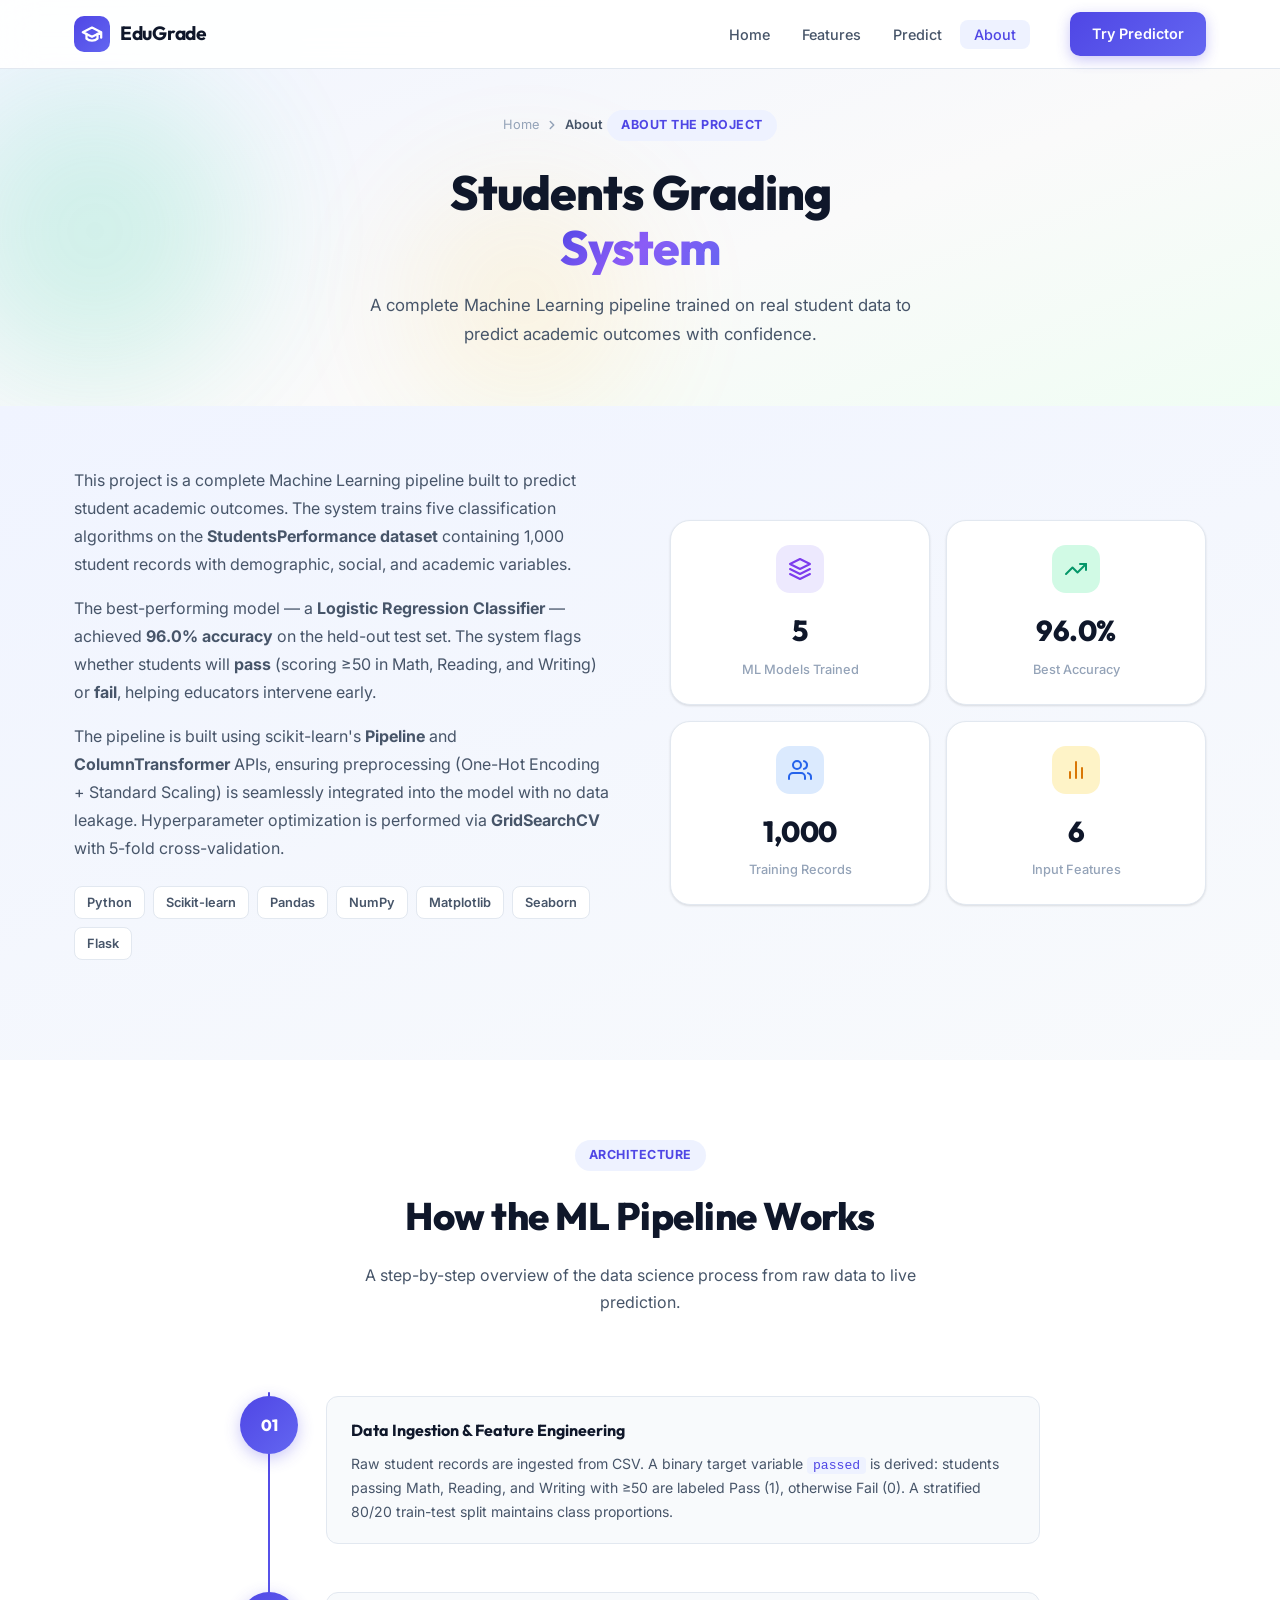
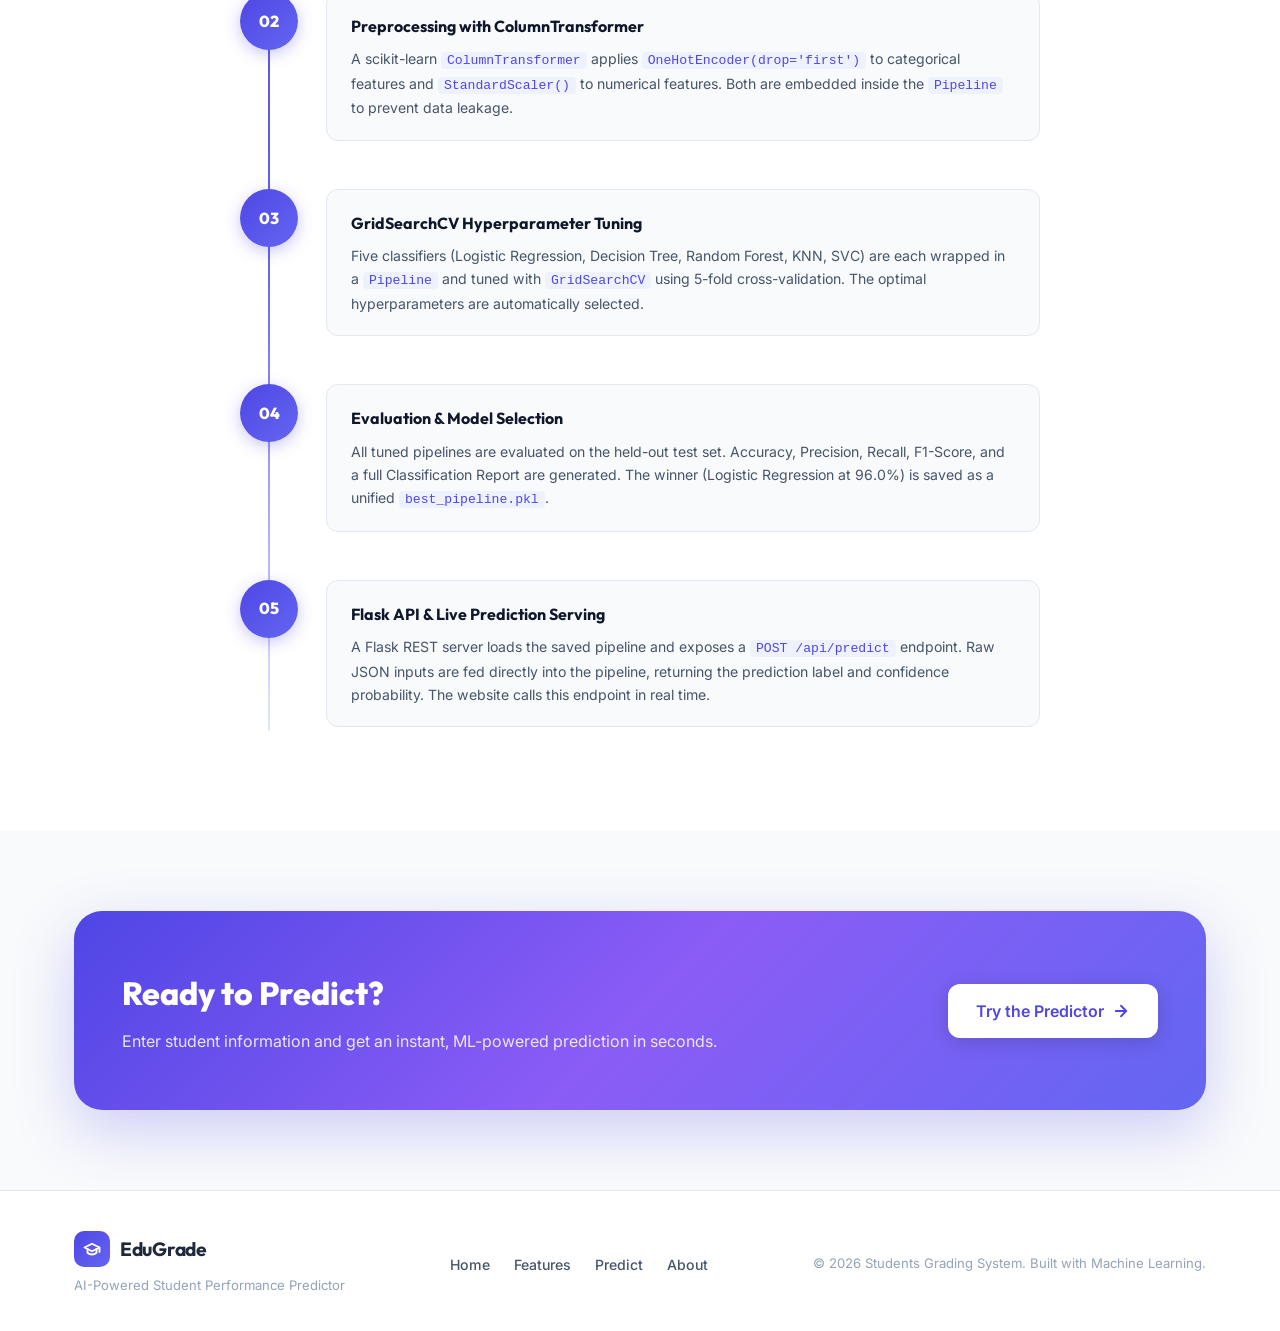
==== commit 1ecd552b: "Update website with actual model performance and calibrate prediction confidence" ====
--- a/website/about.html
+++ b/website/about.html
@@ -62,7 +62,7 @@
             1,000 student records with demographic, social, and academic variables.
           </p>
           <p class="about-desc">
-            The best-performing model — a <strong>Logistic Regression Classifier</strong> — achieved <strong>95.5% accuracy</strong> on the held-out test set.
+            The best-performing model — a <strong>Logistic Regression Classifier</strong> — achieved <strong>96.0% accuracy</strong> on the held-out test set.
             The system flags whether students will <strong>pass</strong> (scoring ≥50 in Math, Reading, and Writing) or <strong>fail</strong>,
             helping educators intervene early.
           </p>
@@ -93,7 +93,7 @@
             <div class="about-stat-icon" style="color:#059669; background:#d1fae5;">
               <svg width="24" height="24" viewBox="0 0 24 24" fill="none" stroke="currentColor" stroke-width="2" stroke-linecap="round" stroke-linejoin="round"><polyline points="22 7 13.5 15.5 8.5 10.5 2 17"/><polyline points="16 7 22 7 22 13"/></svg>
             </div>
-            <div class="about-stat-num">95.5%</div>
+            <div class="about-stat-num">96.0%</div>
             <div class="about-stat-lbl">Best Accuracy</div>
           </div>
           <div class="about-stat-card">
@@ -149,7 +149,7 @@
           <div class="step-number">04</div>
           <div class="step-body">
             <h3 class="step-title">Evaluation & Model Selection</h3>
-            <p class="step-desc">All tuned pipelines are evaluated on the held-out test set. Accuracy, Precision, Recall, F1-Score, and a full Classification Report are generated. The winner (Logistic Regression at 95.5%) is saved as a unified <code>best_pipeline.pkl</code>.</p>
+            <p class="step-desc">All tuned pipelines are evaluated on the held-out test set. Accuracy, Precision, Recall, F1-Score, and a full Classification Report are generated. The winner (Logistic Regression at 96.0%) is saved as a unified <code>best_pipeline.pkl</code>.</p>
           </div>
         </div>
         <div class="pipeline-step">
